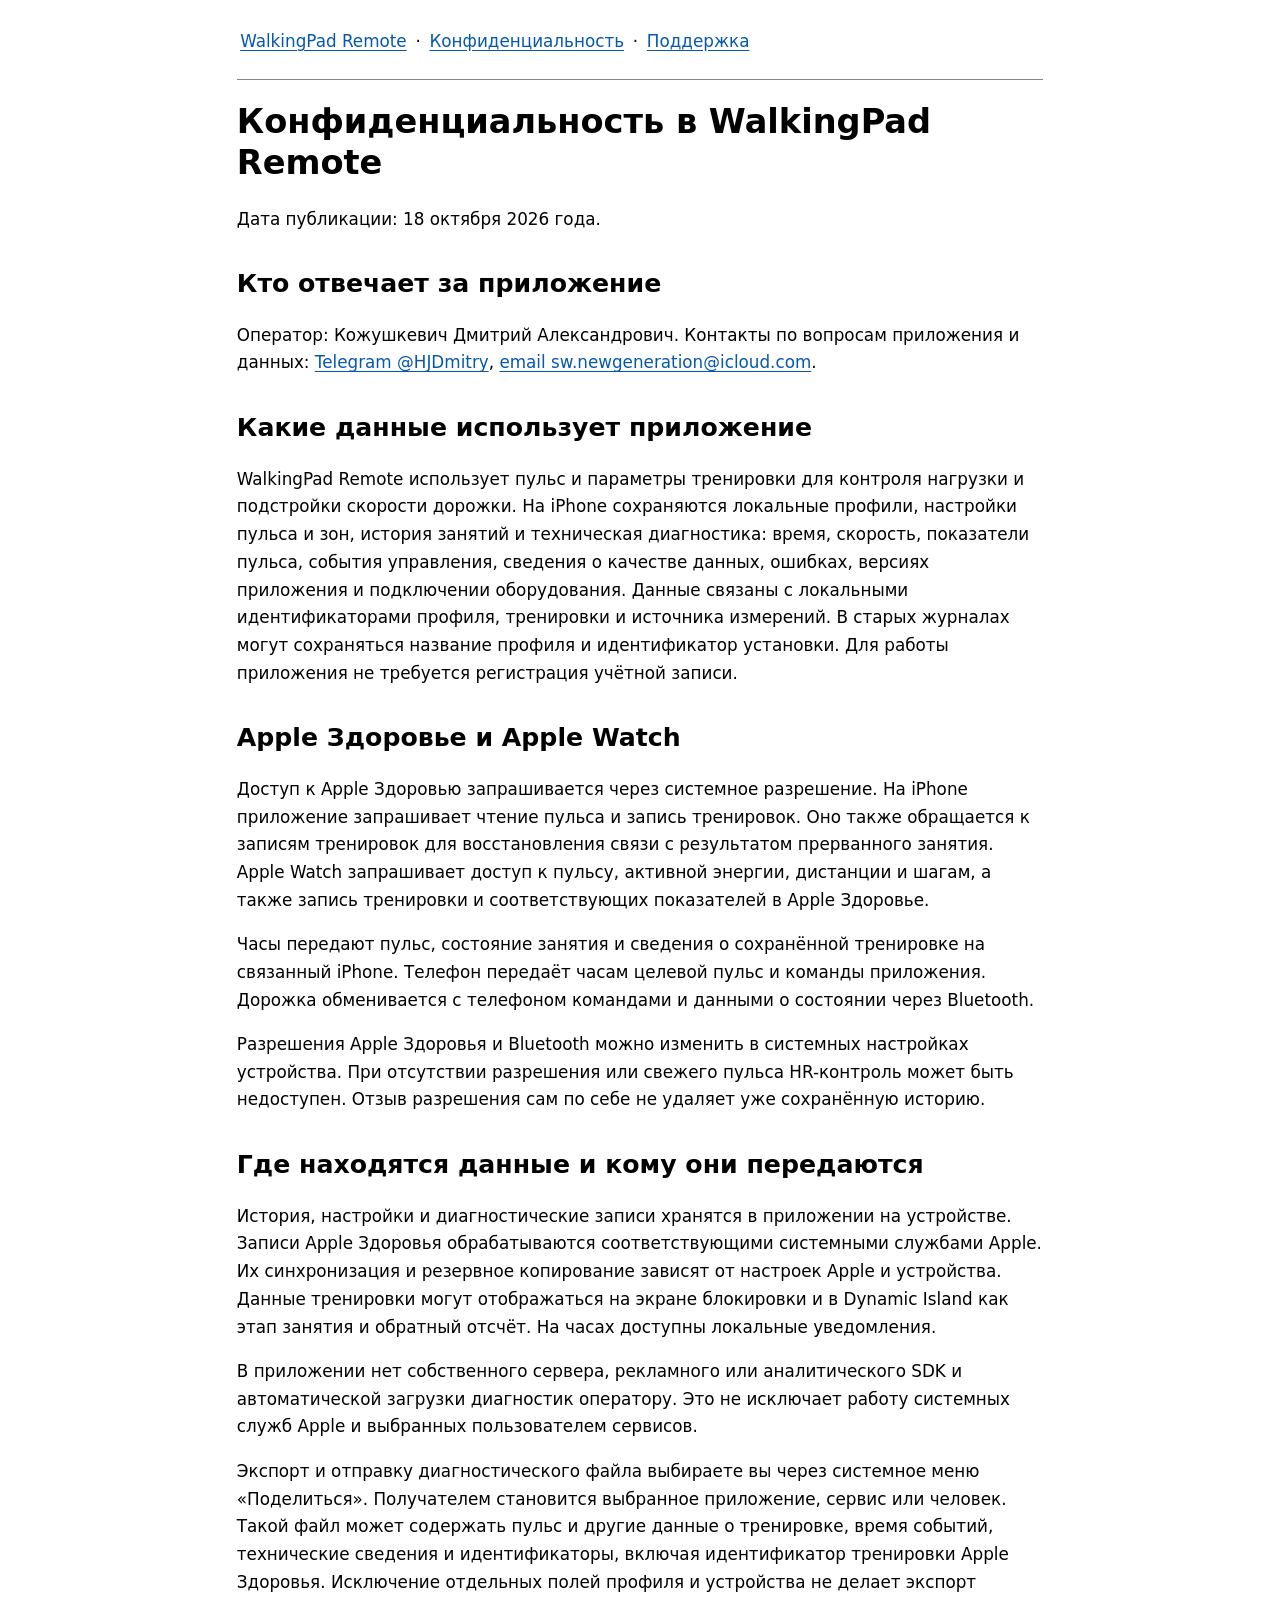
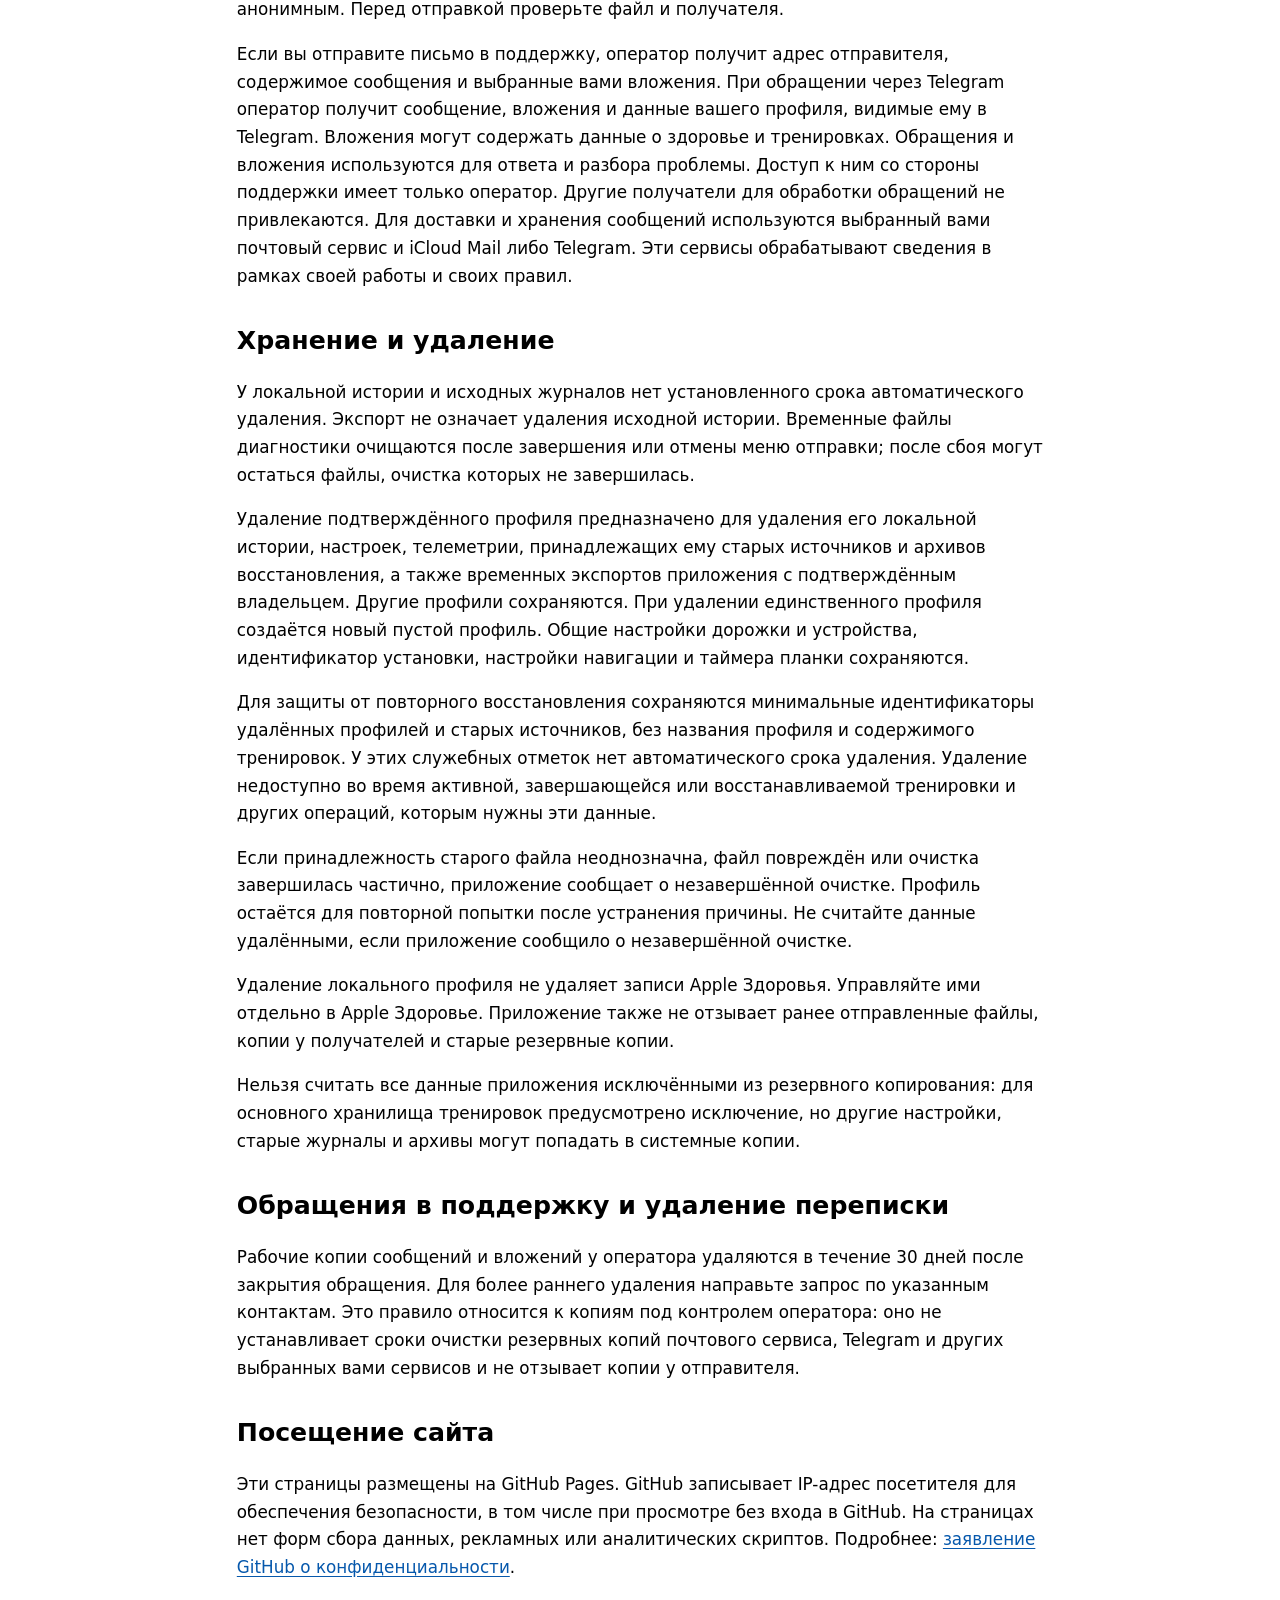
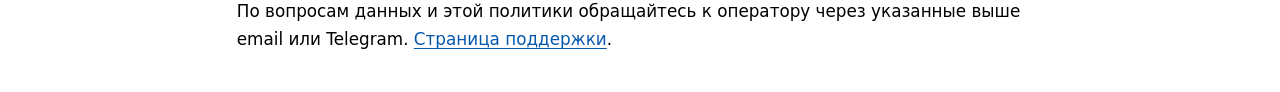
==== privacy.html @ 79df1866 "Add customer privacy pages and native support entry" ====
<!doctype html>
<html lang="ru">
<head>
<meta charset="utf-8">
<meta name="viewport" content="width=device-width, initial-scale=1">
<title>Конфиденциальность — WalkingPad Remote</title>
<link rel="stylesheet" href="style.css">
</head>
<body>
<nav aria-label="Навигация"><a href="index.html">WalkingPad Remote</a> · <a href="privacy.html">Конфиденциальность</a> · <a href="support.html">Поддержка</a></nav>
<main>
<h1>Конфиденциальность в WalkingPad Remote</h1>
<p>Дата публикации: 18 октября 2026 года.</p>
<h2>Кто отвечает за приложение</h2>
<p>Оператор: Кожушкевич Дмитрий Александрович. Контакты по вопросам приложения и данных: <a href="https://t.me/HJDmitry">Telegram @HJDmitry</a>, <a href="mailto:sw.newgeneration@icloud.com">email sw.newgeneration@icloud.com</a>.</p>
<h2>Какие данные использует приложение</h2>
<p>WalkingPad Remote использует пульс и параметры тренировки для контроля нагрузки и подстройки скорости дорожки. На iPhone сохраняются локальные профили, настройки пульса и зон, история занятий и техническая диагностика: время, скорость, показатели пульса, события управления, сведения о качестве данных, ошибках, версиях приложения и подключении оборудования. Данные связаны с локальными идентификаторами профиля, тренировки и источника измерений. В старых журналах могут сохраняться название профиля и идентификатор установки. Для работы приложения не требуется регистрация учётной записи.</p>
<h2>Apple Здоровье и Apple Watch</h2>
<p>Доступ к Apple Здоровью запрашивается через системное разрешение. На iPhone приложение запрашивает чтение пульса и запись тренировок. Оно также обращается к записям тренировок для восстановления связи с результатом прерванного занятия. Apple Watch запрашивает доступ к пульсу, активной энергии, дистанции и шагам, а также запись тренировки и соответствующих показателей в Apple Здоровье.</p>
<p>Часы передают пульс, состояние занятия и сведения о сохранённой тренировке на связанный iPhone. Телефон передаёт часам целевой пульс и команды приложения. Дорожка обменивается с телефоном командами и данными о состоянии через Bluetooth.</p>
<p>Разрешения Apple Здоровья и Bluetooth можно изменить в системных настройках устройства. При отсутствии разрешения или свежего пульса HR-контроль может быть недоступен. Отзыв разрешения сам по себе не удаляет уже сохранённую историю.</p>
<h2>Где находятся данные и кому они передаются</h2>
<p>История, настройки и диагностические записи хранятся в приложении на устройстве. Записи Apple Здоровья обрабатываются соответствующими системными службами Apple. Их синхронизация и резервное копирование зависят от настроек Apple и устройства. Данные тренировки могут отображаться на экране блокировки и в Dynamic Island как этап занятия и обратный отсчёт. На часах доступны локальные уведомления.</p>
<p>В приложении нет собственного сервера, рекламного или аналитического SDK и автоматической загрузки диагностик оператору. Это не исключает работу системных служб Apple и выбранных пользователем сервисов.</p>
<p>Экспорт и отправку диагностического файла выбираете вы через системное меню «Поделиться». Получателем становится выбранное приложение, сервис или человек. Такой файл может содержать пульс и другие данные о тренировке, время событий, технические сведения и идентификаторы, включая идентификатор тренировки Apple Здоровья. Исключение отдельных полей профиля и устройства не делает экспорт анонимным. Перед отправкой проверьте файл и получателя.</p>
<p>Если вы отправите письмо в поддержку, оператор получит адрес отправителя, содержимое сообщения и выбранные вами вложения. При обращении через Telegram оператор получит сообщение, вложения и данные вашего профиля, видимые ему в Telegram. Вложения могут содержать данные о здоровье и тренировках. Обращения и вложения используются для ответа и разбора проблемы. Доступ к ним со стороны поддержки имеет только оператор. Другие получатели для обработки обращений не привлекаются. Для доставки и хранения сообщений используются выбранный вами почтовый сервис и iCloud Mail либо Telegram. Эти сервисы обрабатывают сведения в рамках своей работы и своих правил.</p>
<h2>Хранение и удаление</h2>
<p>У локальной истории и исходных журналов нет установленного срока автоматического удаления. Экспорт не означает удаления исходной истории. Временные файлы диагностики очищаются после завершения или отмены меню отправки; после сбоя могут остаться файлы, очистка которых не завершилась.</p>
<p>Удаление подтверждённого профиля предназначено для удаления его локальной истории, настроек, телеметрии, принадлежащих ему старых источников и архивов восстановления, а также временных экспортов приложения с подтверждённым владельцем. Другие профили сохраняются. При удалении единственного профиля создаётся новый пустой профиль. Общие настройки дорожки и устройства, идентификатор установки, настройки навигации и таймера планки сохраняются.</p>
<p>Для защиты от повторного восстановления сохраняются минимальные идентификаторы удалённых профилей и старых источников, без названия профиля и содержимого тренировок. У этих служебных отметок нет автоматического срока удаления. Удаление недоступно во время активной, завершающейся или восстанавливаемой тренировки и других операций, которым нужны эти данные.</p>
<p>Если принадлежность старого файла неоднозначна, файл повреждён или очистка завершилась частично, приложение сообщает о незавершённой очистке. Профиль остаётся для повторной попытки после устранения причины. Не считайте данные удалёнными, если приложение сообщило о незавершённой очистке.</p>
<p>Удаление локального профиля не удаляет записи Apple Здоровья. Управляйте ими отдельно в Apple Здоровье. Приложение также не отзывает ранее отправленные файлы, копии у получателей и старые резервные копии.</p>
<p>Нельзя считать все данные приложения исключёнными из резервного копирования: для основного хранилища тренировок предусмотрено исключение, но другие настройки, старые журналы и архивы могут попадать в системные копии.</p>
<h2>Обращения в поддержку и удаление переписки</h2>
<p>Рабочие копии сообщений и вложений у оператора удаляются в течение 30 дней после закрытия обращения. Для более раннего удаления направьте запрос по указанным контактам. Это правило относится к копиям под контролем оператора: оно не устанавливает сроки очистки резервных копий почтового сервиса, Telegram и других выбранных вами сервисов и не отзывает копии у отправителя.</p>
<h2>Посещение сайта</h2>
<p>Эти страницы размещены на GitHub Pages. GitHub записывает IP-адрес посетителя для обеспечения безопасности, в том числе при просмотре без входа в GitHub. На страницах нет форм сбора данных, рекламных или аналитических скриптов. Подробнее: <a href="https://docs.github.com/en/site-policy/privacy-policies/github-general-privacy-statement">заявление GitHub о конфиденциальности</a>.</p>
<p>По вопросам данных и этой политики обращайтесь к оператору через указанные выше email или Telegram. <a href="support.html">Страница поддержки</a>.</p>
</main>
</body>
</html>
---- style.css ----
html { color-scheme: light dark; font: 1.05rem/1.65 system-ui, sans-serif; }
body { max-width: 48rem; margin: auto; padding: 1.25rem; overflow-wrap: anywhere; }
nav { padding-bottom: 1rem; border-bottom: 1px solid #888; }
nav a { display: inline-block; padding: .4rem .2rem; }
h1 { font-size: clamp(1.5rem, 5vw, 2rem); line-height: 1.2; } h2 { line-height: 1.35; margin-top: 2rem; }
a { color: light-dark(#0658ac, #8ac4ff); text-underline-offset: .15em; }
a:focus-visible { outline: 3px solid currentColor; outline-offset: 3px; }
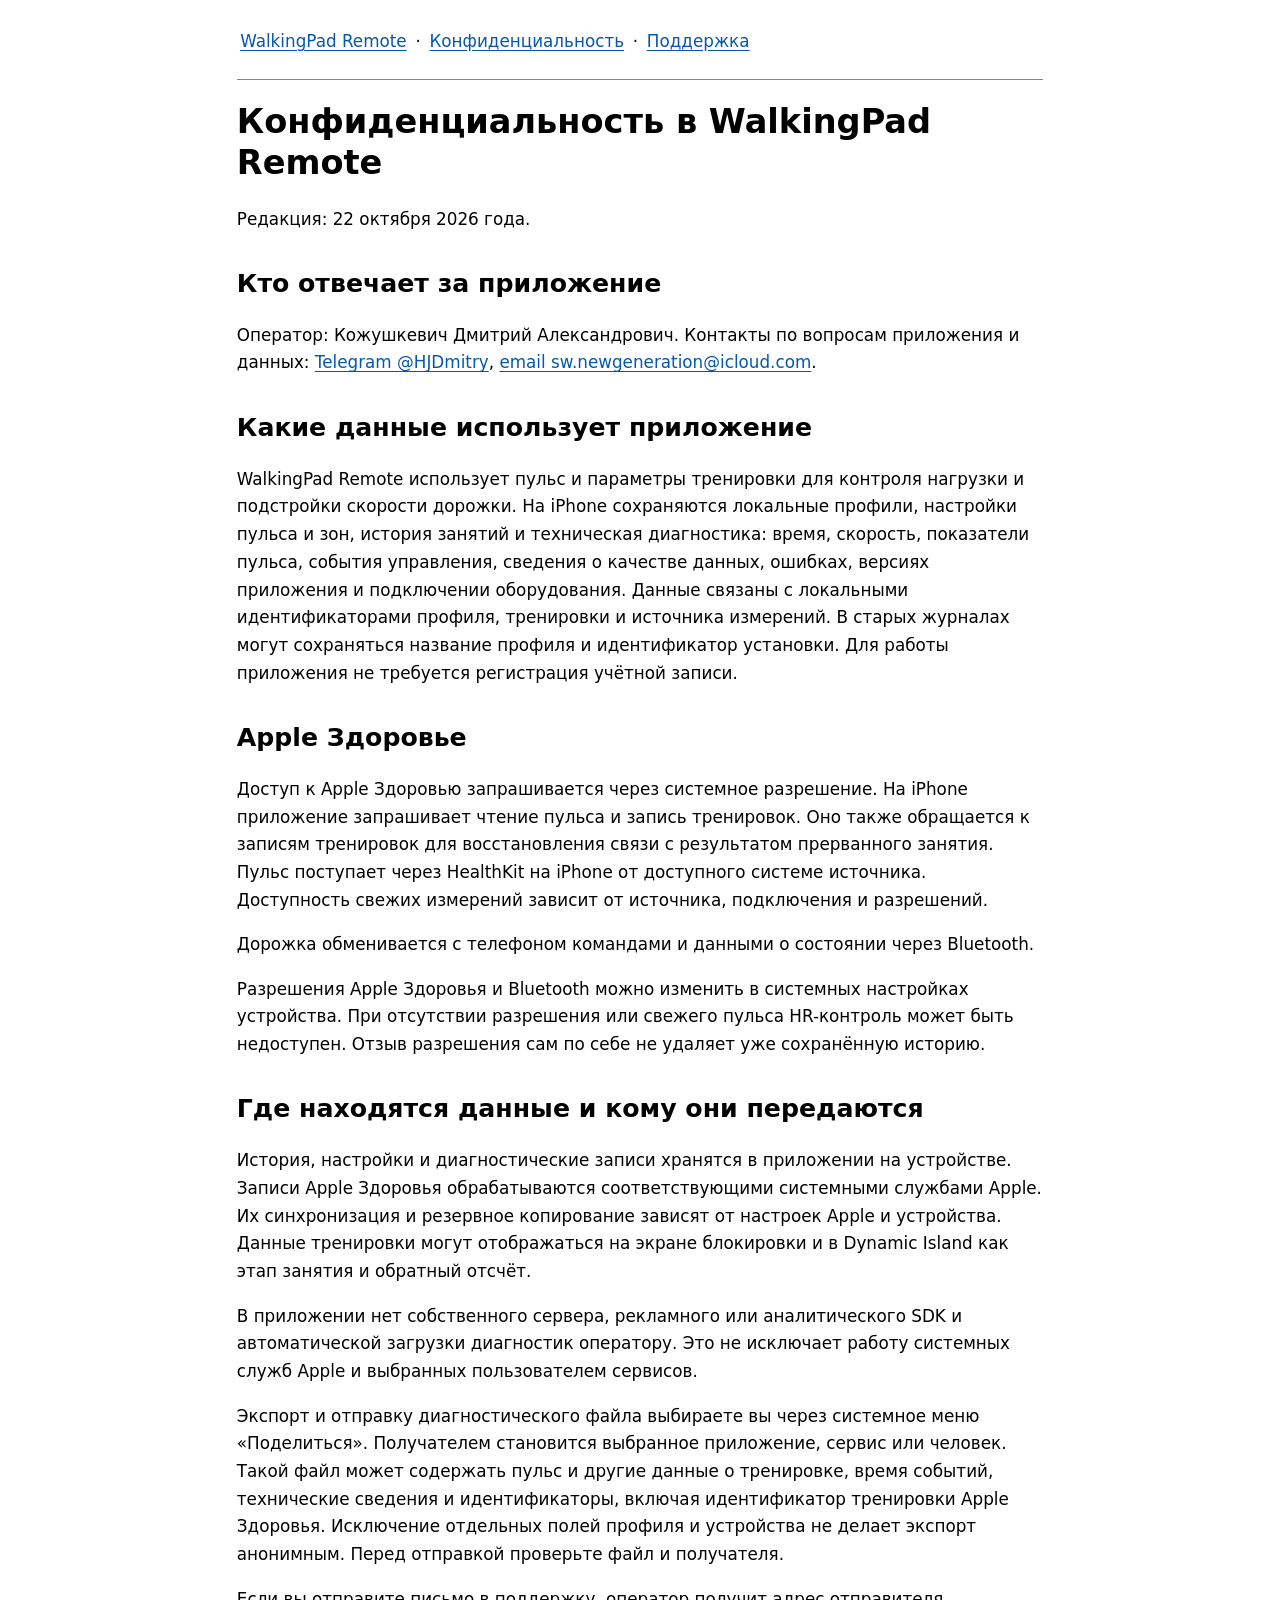
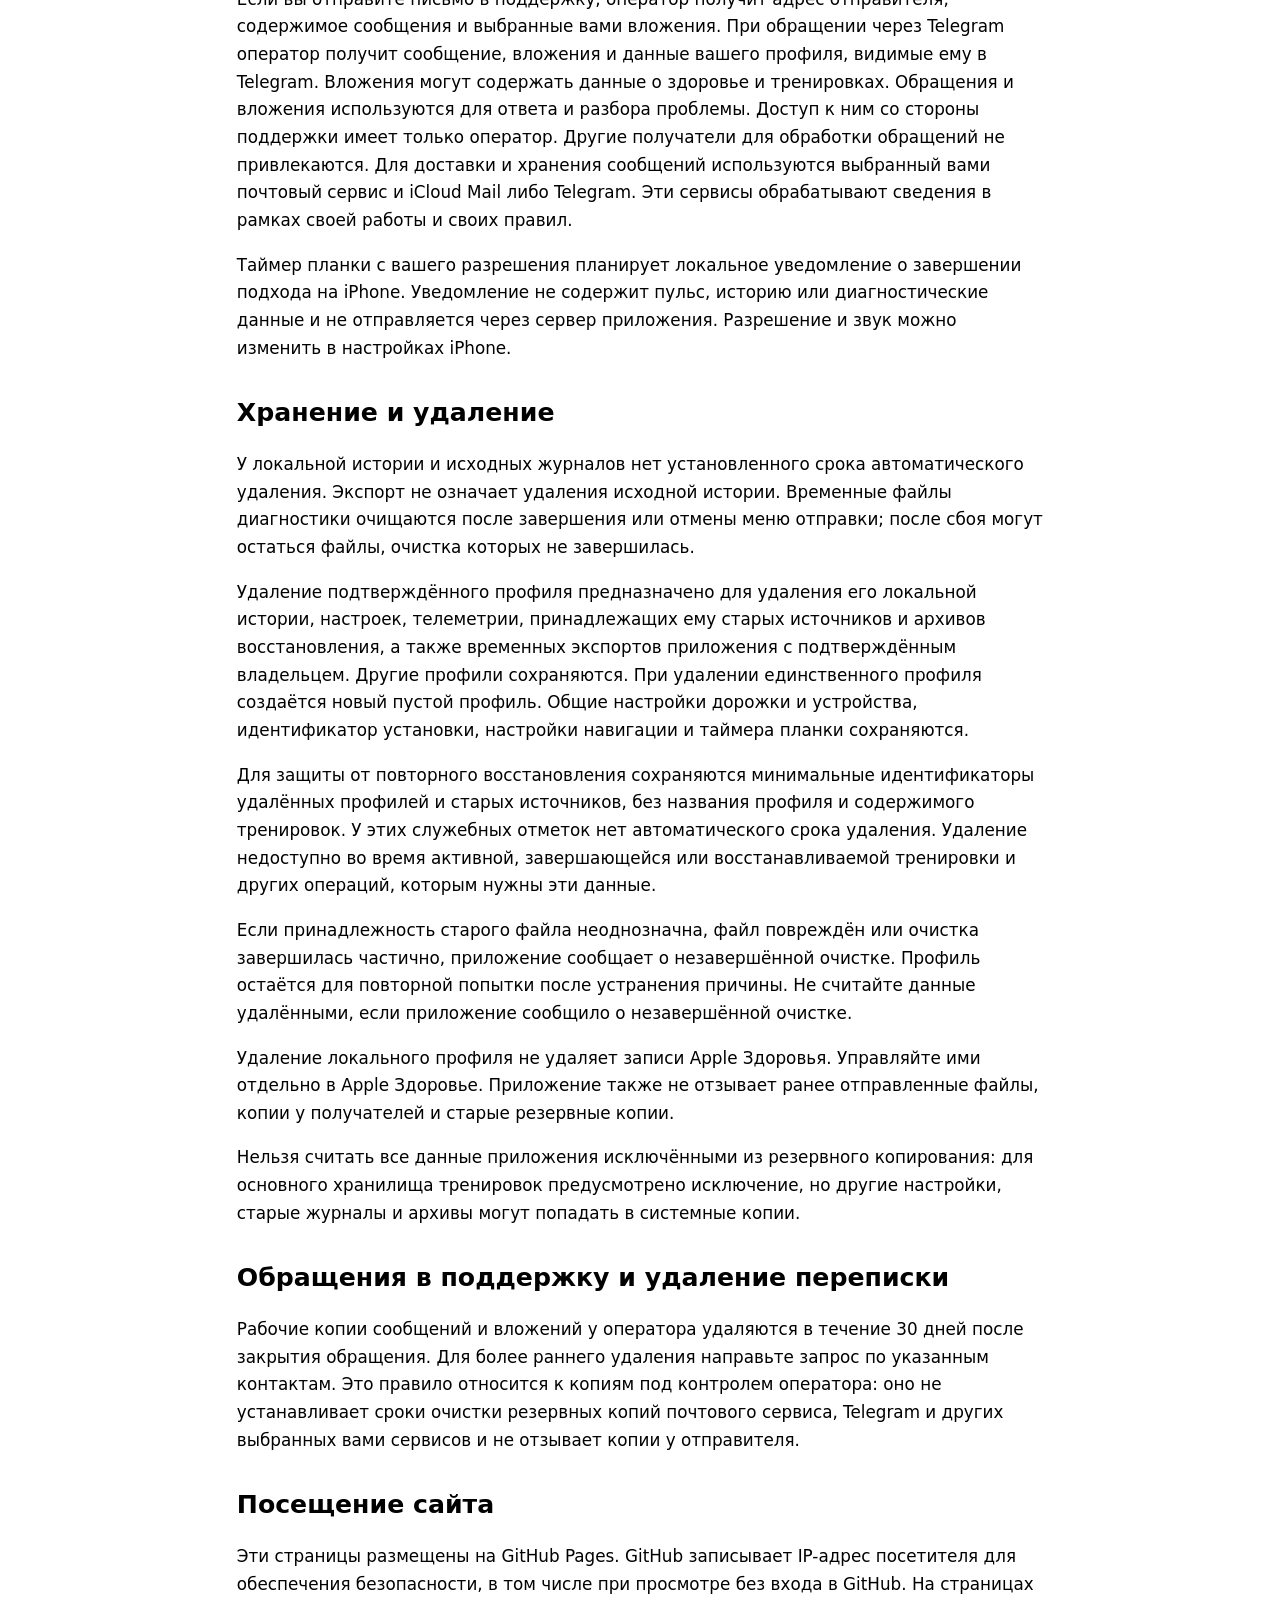
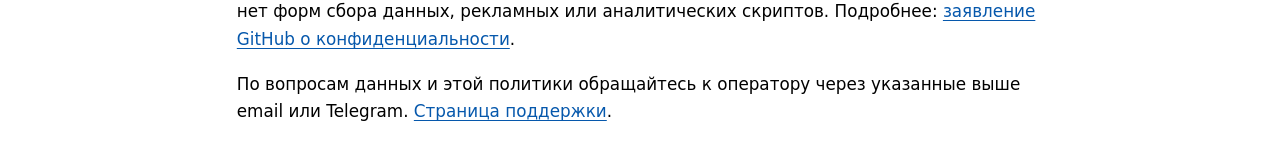
==== commit aa16aa76: "Describe iPhone HealthKit data flow and local timer notifications" ====
--- a/privacy.html
+++ b/privacy.html
@@ -10,20 +10,21 @@
 <nav aria-label="Навигация"><a href="index.html">WalkingPad Remote</a> · <a href="privacy.html">Конфиденциальность</a> · <a href="support.html">Поддержка</a></nav>
 <main>
 <h1>Конфиденциальность в WalkingPad Remote</h1>
-<p>Дата публикации: 18 октября 2026 года.</p>
+<p>Редакция: 22 октября 2026 года.</p>
 <h2>Кто отвечает за приложение</h2>
 <p>Оператор: Кожушкевич Дмитрий Александрович. Контакты по вопросам приложения и данных: <a href="https://t.me/HJDmitry">Telegram @HJDmitry</a>, <a href="mailto:sw.newgeneration@icloud.com">email sw.newgeneration@icloud.com</a>.</p>
 <h2>Какие данные использует приложение</h2>
 <p>WalkingPad Remote использует пульс и параметры тренировки для контроля нагрузки и подстройки скорости дорожки. На iPhone сохраняются локальные профили, настройки пульса и зон, история занятий и техническая диагностика: время, скорость, показатели пульса, события управления, сведения о качестве данных, ошибках, версиях приложения и подключении оборудования. Данные связаны с локальными идентификаторами профиля, тренировки и источника измерений. В старых журналах могут сохраняться название профиля и идентификатор установки. Для работы приложения не требуется регистрация учётной записи.</p>
-<h2>Apple Здоровье и Apple Watch</h2>
-<p>Доступ к Apple Здоровью запрашивается через системное разрешение. На iPhone приложение запрашивает чтение пульса и запись тренировок. Оно также обращается к записям тренировок для восстановления связи с результатом прерванного занятия. Apple Watch запрашивает доступ к пульсу, активной энергии, дистанции и шагам, а также запись тренировки и соответствующих показателей в Apple Здоровье.</p>
-<p>Часы передают пульс, состояние занятия и сведения о сохранённой тренировке на связанный iPhone. Телефон передаёт часам целевой пульс и команды приложения. Дорожка обменивается с телефоном командами и данными о состоянии через Bluetooth.</p>
+<h2>Apple Здоровье</h2>
+<p>Доступ к Apple Здоровью запрашивается через системное разрешение. На iPhone приложение запрашивает чтение пульса и запись тренировок. Оно также обращается к записям тренировок для восстановления связи с результатом прерванного занятия. Пульс поступает через HealthKit на iPhone от доступного системе источника. Доступность свежих измерений зависит от источника, подключения и разрешений.</p>
+<p>Дорожка обменивается с телефоном командами и данными о состоянии через Bluetooth.</p>
 <p>Разрешения Apple Здоровья и Bluetooth можно изменить в системных настройках устройства. При отсутствии разрешения или свежего пульса HR-контроль может быть недоступен. Отзыв разрешения сам по себе не удаляет уже сохранённую историю.</p>
 <h2>Где находятся данные и кому они передаются</h2>
-<p>История, настройки и диагностические записи хранятся в приложении на устройстве. Записи Apple Здоровья обрабатываются соответствующими системными службами Apple. Их синхронизация и резервное копирование зависят от настроек Apple и устройства. Данные тренировки могут отображаться на экране блокировки и в Dynamic Island как этап занятия и обратный отсчёт. На часах доступны локальные уведомления.</p>
+<p>История, настройки и диагностические записи хранятся в приложении на устройстве. Записи Apple Здоровья обрабатываются соответствующими системными службами Apple. Их синхронизация и резервное копирование зависят от настроек Apple и устройства. Данные тренировки могут отображаться на экране блокировки и в Dynamic Island как этап занятия и обратный отсчёт.</p>
 <p>В приложении нет собственного сервера, рекламного или аналитического SDK и автоматической загрузки диагностик оператору. Это не исключает работу системных служб Apple и выбранных пользователем сервисов.</p>
 <p>Экспорт и отправку диагностического файла выбираете вы через системное меню «Поделиться». Получателем становится выбранное приложение, сервис или человек. Такой файл может содержать пульс и другие данные о тренировке, время событий, технические сведения и идентификаторы, включая идентификатор тренировки Apple Здоровья. Исключение отдельных полей профиля и устройства не делает экспорт анонимным. Перед отправкой проверьте файл и получателя.</p>
 <p>Если вы отправите письмо в поддержку, оператор получит адрес отправителя, содержимое сообщения и выбранные вами вложения. При обращении через Telegram оператор получит сообщение, вложения и данные вашего профиля, видимые ему в Telegram. Вложения могут содержать данные о здоровье и тренировках. Обращения и вложения используются для ответа и разбора проблемы. Доступ к ним со стороны поддержки имеет только оператор. Другие получатели для обработки обращений не привлекаются. Для доставки и хранения сообщений используются выбранный вами почтовый сервис и iCloud Mail либо Telegram. Эти сервисы обрабатывают сведения в рамках своей работы и своих правил.</p>
+<p>Таймер планки с вашего разрешения планирует локальное уведомление о завершении подхода на iPhone. Уведомление не содержит пульс, историю или диагностические данные и не отправляется через сервер приложения. Разрешение и звук можно изменить в настройках iPhone.</p>
 <h2>Хранение и удаление</h2>
 <p>У локальной истории и исходных журналов нет установленного срока автоматического удаления. Экспорт не означает удаления исходной истории. Временные файлы диагностики очищаются после завершения или отмены меню отправки; после сбоя могут остаться файлы, очистка которых не завершилась.</p>
 <p>Удаление подтверждённого профиля предназначено для удаления его локальной истории, настроек, телеметрии, принадлежащих ему старых источников и архивов восстановления, а также временных экспортов приложения с подтверждённым владельцем. Другие профили сохраняются. При удалении единственного профиля создаётся новый пустой профиль. Общие настройки дорожки и устройства, идентификатор установки, настройки навигации и таймера планки сохраняются.</p>
